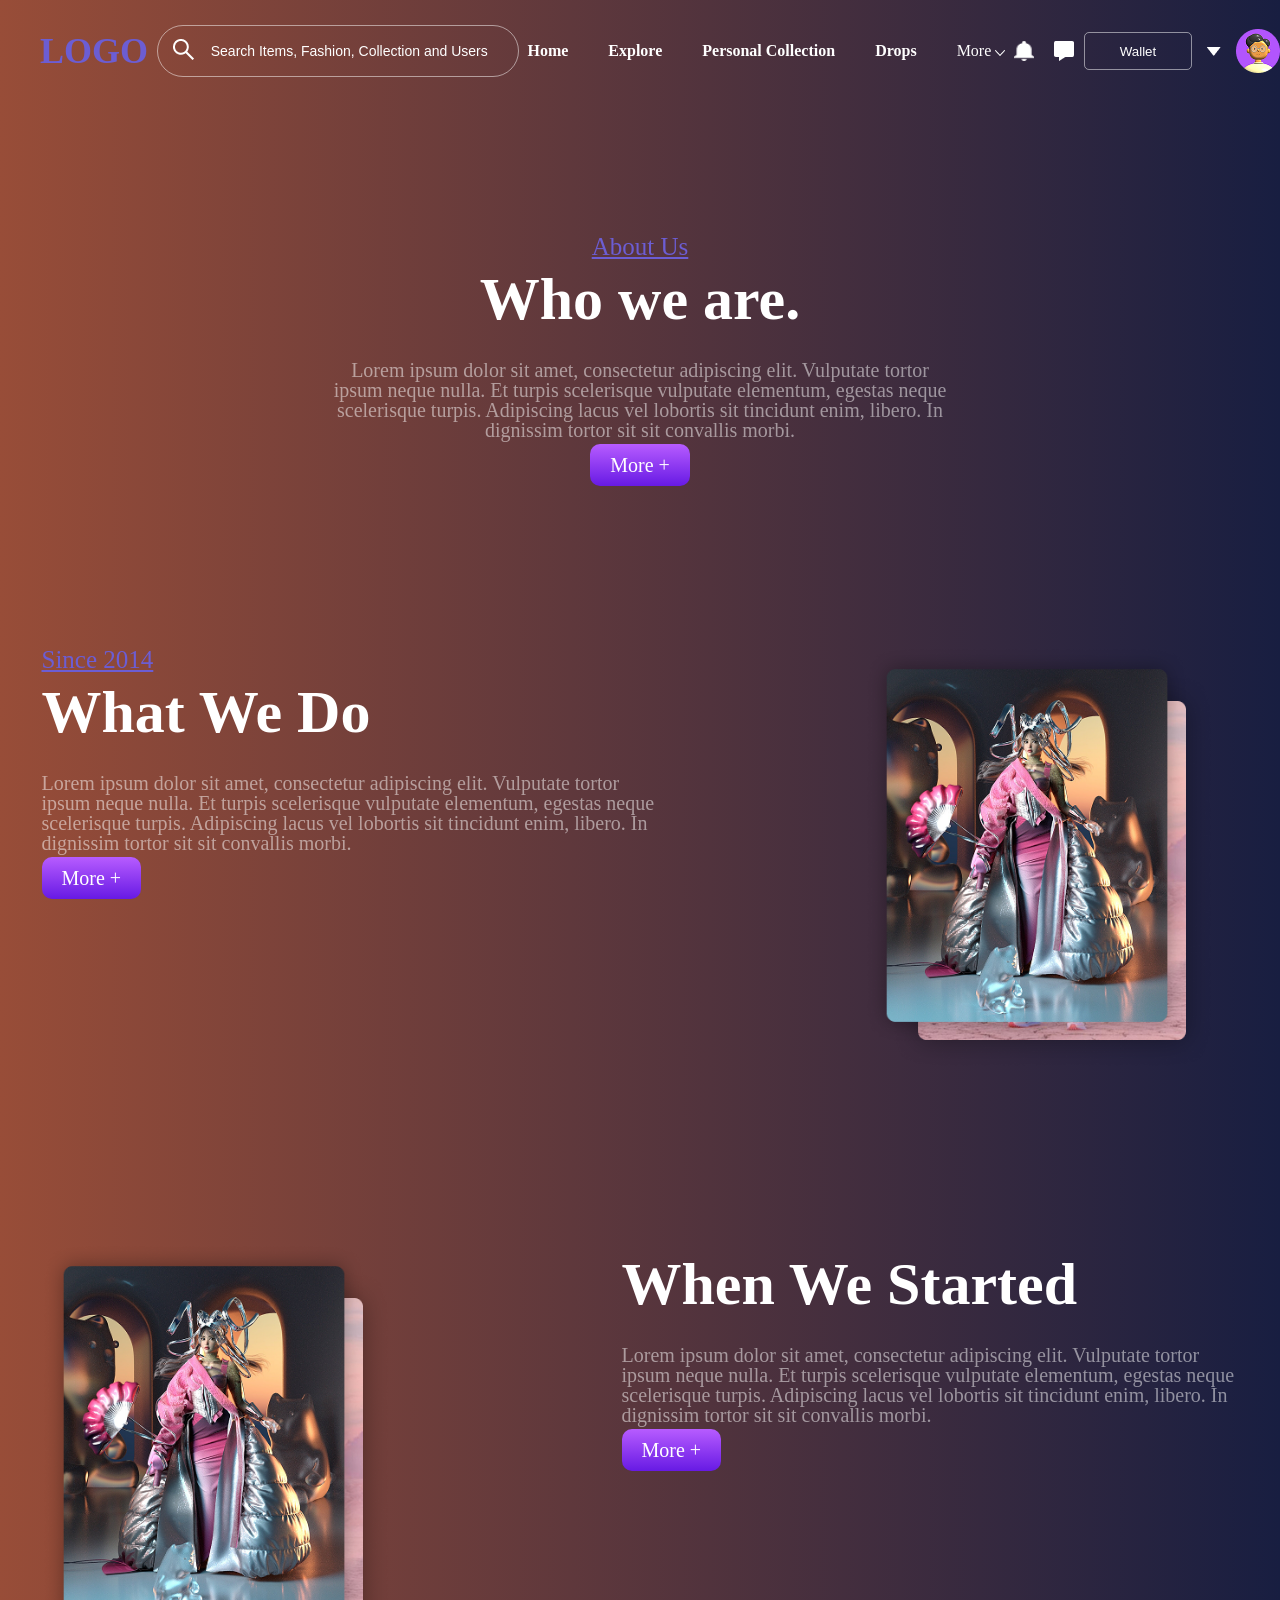
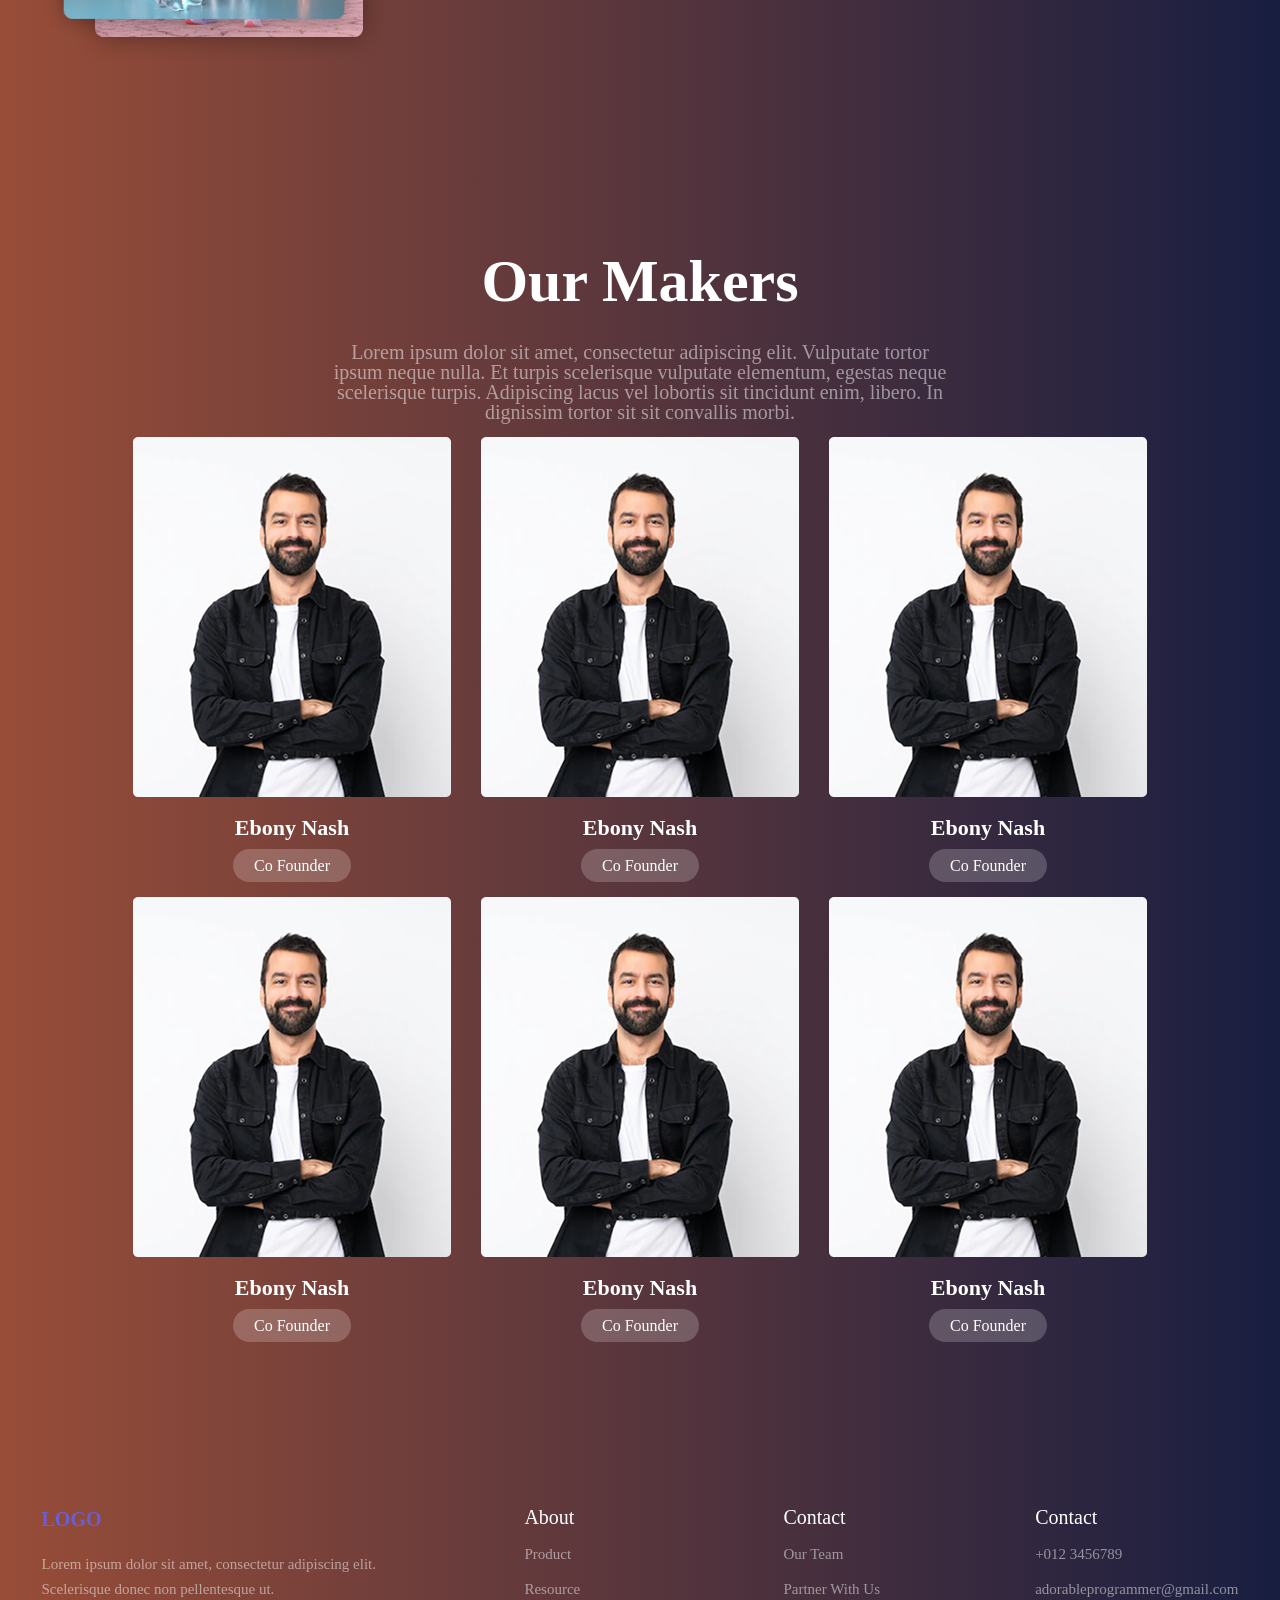
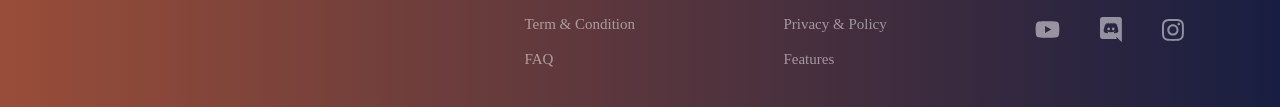
==== about.html @ 90773db6 "feat: implement About, Explore, and Drops page layouts Complete structural and stylistic setup Add h" ====
<!DOCTYPE html>
<html lang="en">
<head>
    <meta charset="UTF-8">
    <meta name="viewport" content="width=device-width, initial-scale=1.0">
    <title>About Us</title>
    <link rel="stylesheet" href="assets/css/style.css">
    <link rel="stylesheet" href="assets/css/reset.css">
    <link rel="stylesheet" href="assets/css/keyframes.css">
</head>
<body>
    <header class="d-flex wrap align-center justify-between justify-center">
        <p class="logo bold-700">LOGO</p>
        <form action="" class="search-bar d-flex justify-between align-center">
            <button type="submit" class="search-button"><img src="assets/images/icons/search-icon.png"
                    alt="search icon"></button>
            <input type="text" placeholder="Search Items, Fashion, Collection and Users" name="q">
        </form>
        <nav>
            <ul class="d-flex justify-between wrap gap-40">
                <li><a href="index.html" class="capitalize lh-100 bold-600">home</a></li>
                <li><a href="explore.html" class="capitalize lh-100 bold-600">explore</a></li>
                <li><a href="#" class="capitalize lh-100 bold-600">personal collection</a></li>
                <li><a href="drops.html" class="capitalize lh-100 bold-600">drops</a></li>
                <li class="dropdown-item">
                    <input type="checkbox" id="more-menu" class="dropdown-checkbox">
                    <label for="more-menu" class="dropdown-btn">More
                        <img src="assets/images/icons/drop-icon.png" alt="drop icon">
                    </label>
                    <ul class="dropdown-menu">
                        <li class="dropdown-li"><a href="#">Stats<div class="line"></div></a></li>
                        <li class="dropdown-li"><a href="#">Shows<div class="line"></div> </a></li>
                        <li class="dropdown-li"><a href="about.html">About Us<div class="line"></div></a></li>
                        <li class="dropdown-li"><a href="#">Community<div class="line"></div></a></li>
                        <li class="dropdown-li"><a href="#">Creator Studio<div class="line"></div></a></li>
                        <li class="dropdown-li"><a href="#">Edit Profile<div class="line"></div></a></li>
                        <li class="dropdown-li"><a href="#">Setting</a></li>
    
                    </ul>
                </li>
            </ul>
        </nav>
        <div class="account d-flex align-center justify-between wrap">
            <img src="assets/images/icons/ring-icon.png" alt="ring icon" class="ring">
            <img src="assets/images/icons/conversation-icon.png" alt="conversation icon" class="conversation">
            <button class="wallet"><a href="#">Wallet</a></button>
            <img src="assets/images/icons/arrow-icon.png" alt="arrow icon" class="arrow">
            <img src="assets/images/profile-image.png" alt="profile image">
        </div>
    </header>
    <main class="about-page">
        <div class="container">
            <section class="hero t-align">
                <span class="capitalize lh-100 bold-500">about us</span>
                <h2 class="bold-800 lh-135">Who we are.</h2>
                <p class="bold-500">Lorem ipsum dolor sit amet, consectetur adipiscing elit. Vulputate tortor ipsum neque nulla. Et turpis scelerisque vulputate elementum, egestas neque scelerisque turpis. Adipiscing lacus vel lobortis sit tincidunt enim, libero. In dignissim tortor sit sit convallis morbi.</p>
                <a class="btn lh-100 bold-500" href="#">More +</a>
            </section>
            <section class="our-work d-flex justify-between">
                <div class="content">
                    <span class="capitalize lh-100 bold-500">since 2014</span>
                    <h2 class="capitalize bold-800 lh-135">what we do</h2>
                    <p class="bold-500">Lorem ipsum dolor sit amet, consectetur adipiscing elit. Vulputate tortor ipsum neque nulla. Et turpis scelerisque vulputate elementum, egestas neque scelerisque turpis. Adipiscing lacus vel lobortis sit tincidunt enim, libero. In dignissim tortor sit sit convallis morbi.</p>
                    <a class="btn lh-100 bold-500" href="#">More +</a>
                </div>
                <div class="preview">
                    <img class="card-1" src="assets/images/card-1-outfit.png" alt="outfit image">
                    <img class="card-2" src="assets/images/card-2-outfit.png" alt="outfit image">
                    <!-- <img class="card-3" src="assets/images/card-3-outfit.png" alt="outfit image"> -->
                </div>
            </section>
            <section class="timeline d-flex justify-between">
                <div class="preview">
                    <img class="card-1" src="assets/images/card-1-outfit.png" alt="outfit image">
                    <img class="card-2" src="assets/images/card-2-outfit.png" alt="outfit image">
                    <!-- <img class="card-3" src="assets/images/card-3-outfit.png" alt="outfit image"> -->
                </div>
                <div class="content">
                    <h2 class="capitalize bold-800 lh-135">when  we started</h2>
                    <p class="bold-500">Lorem ipsum dolor sit amet, consectetur adipiscing elit. Vulputate tortor ipsum neque nulla. Et turpis scelerisque vulputate elementum, egestas neque scelerisque turpis. Adipiscing lacus vel lobortis sit tincidunt enim, libero. In dignissim tortor sit sit convallis morbi.</p>
                    <a class="btn lh-100 bold-500" href="#">More +</a>
                </div>
            </section>
            <section class="makers t-align">
                <h2 class="capitalize bold-800 lh-135">our makers</h2>
                <p class="bold-500">Lorem ipsum dolor sit amet, consectetur adipiscing elit. Vulputate tortor ipsum neque nulla. Et turpis scelerisque vulputate elementum, egestas neque scelerisque turpis. Adipiscing lacus vel lobortis sit tincidunt enim, libero. In dignissim tortor sit sit convallis morbi.</p>
                <article class="maker-wrapper d-flex gap-30 align-center justify-center">
                    <div class="maker-card d-flex c-direction">
                        <img src="assets/images/ebony-nash-image.png" alt="ebony nash image">
                        <h3 class="capitalize bold-600 lh-100">ebony nash</h3>
                        <p class="title capitalize">co founder</p>
                    </div>
                    <div class="maker-card d-flex c-direction">
                        <img src="assets/images/ebony-nash-image.png" alt="ebony nash image">
                        <h3 class="capitalize bold-600 lh-100">ebony nash</h3>
                        <p class="title capitalize">co founder</p>
                    </div>
                    <div class="maker-card d-flex c-direction">
                        <img src="assets/images/ebony-nash-image.png" alt="ebony nash image">
                        <h3 class="capitalize bold-600 lh-100">ebony nash</h3>
                        <p class="title capitalize">co founder</p>
                    </div>
                </article>
                <article class="maker-wrapper d-flex gap-30 align-center justify-center">
                    <div class="maker-card d-flex c-direction">
                        <img src="assets/images/ebony-nash-image.png" alt="ebony nash image">
                        <h3 class="capitalize bold-600 lh-100">ebony nash</h3>
                        <p class="title capitalize">co founder</p>
                    </div>
                    <div class="maker-card d-flex c-direction">
                        <img src="assets/images/ebony-nash-image.png" alt="ebony nash image">
                        <h3 class="capitalize bold-600 lh-100">ebony nash</h3>
                        <p class="title capitalize">co founder</p>
                    </div>
                    <div class="maker-card d-flex c-direction">
                        <img src="assets/images/ebony-nash-image.png" alt="ebony nash image">
                        <h3 class="capitalize bold-600 lh-100">ebony nash</h3>
                        <p class="title capitalize">co founder</p>
                    </div>
                </article>
            </section>
        </div>
    </main>
    <div class="container">
        <footer class="d-flex justify-between">
            <div class="wrapper d-flex c-direction gap-20">
                <p class="logo bold-700 lh-100">LOGO</p>
                <p class="bold-500">Lorem ipsum dolor sit amet, consectetur adipiscing elit.
                    <br> Scelerisque donec non pellentesque ut.
                </p>
            </div>
            <div class="wrapper">
                <ul class="d-flex c-direction gap-20">
                    <li>About</li>
                    <li>Product</li>
                    <li>Resource</li>
                    <li>Term & Condition</li>
                    <li>FAQ</li>
                </ul>
            </div>
            <div class="wrapper">
                <ul class="d-flex c-direction gap-20">
                    <li>Contact</li>
                    <li>Our Team</li>
                    <li>Partner With Us</li>
                    <li>Privacy & Policy</li>
                    <li>Features</li>
                </ul>
            </div>
            <div class="wrapper">
                <ul class="d-flex c-direction gap-20">
                    <li>Contact</li>
                    <li><a href="tel:+012 3456789">+012 3456789</a></li>
                    <li><a href="mailto:adorableprogrammer@gmail.com">adorableprogrammer@gmail.com</a></li>
                    <li class="d-flex gap-40  align-center">
                        <a href="">
                            <svg xmlns="http://www.w3.org/2000/svg" width="25" height="25" viewBox="0 0 25 25" fill="none">
                                <path
                                    d="M23.8566 6.77452C23.584 5.74804 22.7808 4.93962 21.761 4.66527C19.9124 4.16675 12.5001 4.16675 12.5001 4.16675C12.5001 4.16675 5.08773 4.16675 3.23917 4.66527C2.21933 4.93966 1.41612 5.74804 1.14351 6.77452C0.648193 8.63506 0.648193 12.5169 0.648193 12.5169C0.648193 12.5169 0.648193 16.3988 1.14351 18.2593C1.41612 19.2858 2.21933 20.0605 3.23917 20.3349C5.08773 20.8334 12.5001 20.8334 12.5001 20.8334C12.5001 20.8334 19.9124 20.8334 21.761 20.3349C22.7808 20.0605 23.584 19.2858 23.8566 18.2593C24.3519 16.3988 24.3519 12.5169 24.3519 12.5169C24.3519 12.5169 24.3519 8.63506 23.8566 6.77452ZM10.0758 16.0414V8.99249L16.2711 12.517L10.0758 16.0414Z"
                                    fill="white" fill-opacity="0.5" />
                            </svg>
                        </a>
                        <a href="">
                            <svg xmlns="http://www.w3.org/2000/svg" width="22" height="25" viewBox="0 0 22 25" fill="none">
                                <path
                                    d="M14.5125 11.875C14.5125 12.6375 13.95 13.2625 13.2375 13.2625C12.5375 13.2625 11.9625 12.6375 11.9625 11.875C11.9625 11.1125 12.525 10.4875 13.2375 10.4875C13.95 10.4875 14.5125 11.1125 14.5125 11.875ZM8.675 10.4875C7.9625 10.4875 7.4 11.1125 7.4 11.875C7.4 12.6375 7.975 13.2625 8.675 13.2625C9.3875 13.2625 9.95 12.6375 9.95 11.875C9.9625 11.1125 9.3875 10.4875 8.675 10.4875ZM21.875 2.575V25C18.7259 22.2171 19.733 23.1383 16.075 19.7375L16.7375 22.05H2.5625C1.15 22.05 0 20.9 0 19.475V2.575C0 1.15 1.15 0 2.5625 0H19.3125C20.725 0 21.875 1.15 21.875 2.575ZM18.3125 14.425C18.3125 10.4 16.5125 7.1375 16.5125 7.1375C14.7125 5.7875 13 5.825 13 5.825L12.825 6.025C14.95 6.675 15.9375 7.6125 15.9375 7.6125C12.9682 5.98511 9.48027 5.98481 6.6 7.25C6.1375 7.4625 5.8625 7.6125 5.8625 7.6125C5.8625 7.6125 6.9 6.625 9.15 5.975L9.025 5.825C9.025 5.825 7.3125 5.7875 5.5125 7.1375C5.5125 7.1375 3.7125 10.4 3.7125 14.425C3.7125 14.425 4.7625 16.2375 7.525 16.325C7.525 16.325 7.9875 15.7625 8.3625 15.2875C6.775 14.8125 6.175 13.8125 6.175 13.8125C6.35889 13.9412 6.66211 14.1081 6.6875 14.125C8.79736 15.3065 11.7943 15.6937 14.4875 14.5625C14.925 14.4 15.4125 14.1625 15.925 13.825C15.925 13.825 15.3 14.85 13.6625 15.3125C14.0375 15.7875 14.4875 16.325 14.4875 16.325C17.25 16.2375 18.3125 14.425 18.3125 14.425Z"
                                    fill="white" fill-opacity="0.5" />
                            </svg>
                        </a>
                        <a href="">
                            <svg xmlns="http://www.w3.org/2000/svg" width="22" height="22" viewBox="0 0 22 22" fill="none">
                                <path
                                    d="M10.946 5.33081C7.84058 5.33081 5.33569 7.83569 5.33569 10.9412C5.33569 14.0466 7.84058 16.5515 10.946 16.5515C14.0515 16.5515 16.5564 14.0466 16.5564 10.9412C16.5564 7.83569 14.0515 5.33081 10.946 5.33081ZM10.946 14.5886C8.93921 14.5886 7.29858 12.9529 7.29858 10.9412C7.29858 8.92944 8.93433 7.2937 10.946 7.2937C12.9578 7.2937 14.5935 8.92944 14.5935 10.9412C14.5935 12.9529 12.9529 14.5886 10.946 14.5886ZM18.0945 5.10132C18.0945 5.82886 17.5085 6.40991 16.7859 6.40991C16.0584 6.40991 15.4773 5.82397 15.4773 5.10132C15.4773 4.37866 16.0632 3.79272 16.7859 3.79272C17.5085 3.79272 18.0945 4.37866 18.0945 5.10132ZM21.8103 6.42944C21.7273 4.67651 21.3269 3.12378 20.0427 1.84448C18.7634 0.565185 17.2107 0.164795 15.4578 0.0769043C13.6511 -0.0256348 8.23608 -0.0256348 6.42944 0.0769043C4.6814 0.159912 3.12866 0.560303 1.84448 1.8396C0.560303 3.1189 0.164795 4.67163 0.0769043 6.42456C-0.0256348 8.2312 -0.0256348 13.6462 0.0769043 15.4529C0.159912 17.2058 0.560303 18.7585 1.84448 20.0378C3.12866 21.3171 4.67651 21.7175 6.42944 21.8054C8.23608 21.908 13.6511 21.908 15.4578 21.8054C17.2107 21.7224 18.7634 21.322 20.0427 20.0378C21.322 18.7585 21.7224 17.2058 21.8103 15.4529C21.9128 13.6462 21.9128 8.23608 21.8103 6.42944ZM19.4763 17.3914C19.0955 18.3484 18.3582 19.0857 17.3962 19.4714C15.9558 20.0427 12.5378 19.9109 10.946 19.9109C9.35425 19.9109 5.9314 20.0378 4.49585 19.4714C3.53882 19.0906 2.80151 18.3533 2.41577 17.3914C1.84448 15.9509 1.97632 12.533 1.97632 10.9412C1.97632 9.34937 1.84937 5.92651 2.41577 4.49097C2.79663 3.53394 3.53394 2.79663 4.49585 2.41089C5.93628 1.8396 9.35425 1.97144 10.946 1.97144C12.5378 1.97144 15.9607 1.84448 17.3962 2.41089C18.3533 2.79175 19.0906 3.52905 19.4763 4.49097C20.0476 5.9314 19.9158 9.34937 19.9158 10.9412C19.9158 12.533 20.0476 15.9558 19.4763 17.3914Z"
                                    fill="white" fill-opacity="0.5" />
                            </svg>
                        </a>
                    </li>
                </ul>
            </div>
        </footer>
    </div>
</body>
</html>
---- assets/css/style.css ----
:root{
    /* colors */
    --basic:white;
    --basic-50:rgba(255, 255, 255, 0.5);
    --basic-10:rgba(255, 255, 255, 0.1);
    --basic-20:rgba(255, 255, 255, 0.2);
    --purple-100: #6C5DD3;
    --purple-50: #B75CFF;
    --purple-200: #671AE4;
    --purple-bg:#5200FF;
    --gray-100: #493E52;
    --gray-50:#95929F;
    --gray-8:#888888;

    --bg-purple: linear-gradient(to bottom, #B75CFF, #671AE4);

    



    --heading-1: 60px;
    --heading-2: 40px;
    --heading-3: 36px;
    --heading-4: 22px;
    --base: 20px;
    


    --primary-radius: 10px;

    
    

}





/*utility classes start*/

.container{
    max-width: 1197px;
    height: auto;
    margin: 0 auto;
    width: 100%;
    flex-wrap: wrap;
}

.btn{
    text-align: center;
    border-radius: var(--primary-radius);
    height: auto;
    width: auto;
}


.d-flex{
   display: flex;
}

.align-center{
    align-items: center;
}

.justify-center{
    justify-content: center;
}

.c-direction{
    flex-direction: column;
}

.t-align{
    text-align: center;
}

.justify-between{
    justify-content: space-between;
}


.wrap{
    flex-wrap: wrap;
}




/*typography*/

.capitalize{
    text-transform: capitalize;   
}

.bold-500 {
    font-weight: 500;
}
.bold-600 {
    font-weight: 600;
}
.bold-700 {
    font-weight: 700;
}

.bold-800{
    font-weight: 800;
}

.lh-100{
    line-height: 100%;
}

.lh-135{
    line-height: 135%;
}

.lh-180{
    line-height: 180%;
}
.lh-200{
    line-height: 200%;
}

.gap-15{
    gap:15px;
}

.gap-20{
    gap: 20px;
}
.gap-30{
    gap: 30px;
}

.gap-40{
    gap: 40px;
}

.gap-50{
    gap: 50px;
}



/*utility classes end*/

/* general sections and styles */

body {
    background: linear-gradient(90deg, #984D38, #181E41);
    width: 100%;
}

header {

    max-width: 1440px;
    height: auto;
    margin-top: 25px !important;

    p.logo {
        color: var(--purple-100);
        font-size: var(--heading-3);
        margin-left: 40px;
    }

    form.search-bar {
        width: 360px;
        height: 50px;
        border: 0.5px solid var(--basic-50);
        border-radius: 184px;

        button.search-button {
            border: 0;
            background-color: transparent;
            border-radius: 50%;
            padding: 15px 15px;

            img {}
        }

        input {
            background-color: transparent;
            border: 0;
            font-size: 14px;
            width: 100%;
            height: 100%;
            color: var(--basic);
            border-radius: 184px;
        }

    }

    form.search-bar input::placeholder {
        color: white;
        font-size: 14px;
    }

    nav {
        ul {

            li {
                color: var(--basic);
                font-size: 16px;

                a {
                    color: var(--basic);

                }
            }

            li.dropdown-item {
                position: relative;

                .dropdown-checkbox {
                    display: none;
                }

                .dropdown-btn {
                    cursor: pointer;
                }

                .dropdown-menu {
                    display: none;
                    position: absolute;
                    top: 100%;
                    left: -20px;
                    background-color: rgba(33, 39, 73, 1);
                    border-radius: var(--primary-radius);
                    width: 190px;
                    height: auto;
                    margin-top: 10px;
                    z-index: 3;

                    .line{
                        border: 0.5px solid rgba(255, 255, 255, 0.2);
                        margin-block: 10px;
                    }


                    li.dropdown-li {
                        font-size: 14px;

                        &:first-child {
                            margin: 15px 15px 10px 15px;

                        }

                        &:last-child {
                            margin: 10px 15px 15px 15px;
                        }

                        &:not(:first-child):not(:last-child) {
                            margin: 10px 15px 10px 15px;
                        }
                    }

                }

                .dropdown-checkbox:checked~.dropdown-menu {
                    display: block;
                }
            }
        }
    }

    .account {
        img.ring {
            margin-right: 20px;
            width: 20px;
            height: 20px;
        }

        img.conversation {
            margin-right: 10px;
        }

        button.wallet {
            width: 108px;
            height: 38px;
            border: 0.5px solid var(--basic-50);
            background-color: transparent;
            border-radius: 5px;

            a {
                color: var(--basic);
            }
        }

        img.arrow {
            margin-inline: 15px;
        }
    }

}




/* describing cards start*/


.card {
    max-width: 388px;
    border-radius: var(--primary-radius);
    background-color: var(--basic-10);
    border: 26px solid transparent;

    img {
        max-width: 337px;
        margin-bottom: 20px;

    }

    .wrapper {
        h3 {
            font-size: var(--base);
            color: var(--basic-50);
        }

        h4 {
            font-size: var(--base);
            padding-top: 10px;
            padding-bottom: 24px;
        }

        p {
            font-size: var(--base);
            color: var(--basic-50);
        }

        span {
            font-size: 15px;
        }

    }

    .card-footer {
        gap: 20px;

        svg {
            padding-top: 6px;

            path {
                transition: fill 0.4s;
            }

            &:hover {
                path {
                    fill: red;
                }
            }
        }

        a {
            padding: 10px 101px;
            background: var(--bg-purple);
            font-size: var(--base);
        }

    }
}



.wrapper-card{
    .second-card{
        height: auto;
        width: 100%;
        max-width: 388px;
        border-radius: var(--primary-radius);
        background-color: var(--basic-10);
        position: relative;
        padding-bottom: 42px;
            
        .bg-image{
            position: absolute;
            z-index: 1;
            img{
                max-width: 388px;
            }
        }

        .avatar{
            position: relative;
            z-index: 2;
            img{
                width: 99px;
                height: 99px;
                padding-top:216px;
                padding-inline: 145px;
                transition-duration: 0.3s;
                    
                &:hover {
                        transform: scale(1.1);
                }
                    
            }
        }
        .wrapper{
            gap: 10px;
            margin-block: 10px;
            h3{
                font-size: var(--base);
            } 
        }

        p{
            margin: 10px 40px 22px 42px;
            font-size: 15px;
            color: var(--basic-50);
        }

        a.btn{
            padding: 10px 127px;
            font-size: var(--base);
            margin-bottom: 42px;
            background: var(--bg-purple);
        }
    }
}


/* describing cards end*/


section {
    h1, h2, h3 {
        font-size: var(--heading-2);
        transition: color 0.3s ease;
        
        &:hover {
        color: #B75CFF;
        }
    }

    p{
        font-size: var(--base);
        /* padding-block: 10px 30px; */
        color: var(--basic-50);
    }

}



/* describing INDEX HTML start*/


main.home-page {
    .main-header {
        width: 100%;
        height: auto;
        gap: 73px;
        padding-top: 60px;
        margin: 0 auto;
        position: relative;

        hr {
            border: none;
            border-top: 0.5px solid var(--basic-50);
            width: 993px;
            height: auto;
            margin-inline: 223px;
            display: block;
            position: absolute;
            z-index: 1;
        }

        a {
            padding: 14px 26px;
            border-radius: 206px;
            position: relative;
            z-index: 2;
            font-size: 19px;

            &:nth-child(2) {
                background-color: var(--purple-100);
            }

            &:last-child {
                background-color: var(--gray-100);

            }
        }

    }


}
main.home-page{
    section.hero {
        margin-top: 140px;
    
        article.content {
            max-width: 536px;
    
            h1 {
                font-weight: 800;
                font-size: var(--heading-1);
            }
    
            p {
                margin-block: 15px 35px;
                max-width: 490px;
            }
    
            .buttons {
                a.btn {
                    padding: 10px 20px;
                    font-size: var(--base);
    
                    &:first-child {
                        background: var(--bg-purple);
                    }
    
                    &:last-child {
                        background-color: var(--basic-10);
    
                    }
    
                }
            }
    
            ul.statistics {
                width: fit-content;
                height: fit-content;
                margin-top: 48px;
                gap: 80px;
    
                li {
                    p {
                        margin: 0;
                    }
    
                    p:first-child {
                        font-size: 30px;
                        color: var(--basic);
                    }
    
                    p:last-child {
                        color: var(--basic-50);
                        font-size: var(--base);
                    }
                }
            }
        }
    
        article.preview {
            max-width: 600px;
            img{
                transition: transform 0.3s ease;
                 
                &:hover {
                transform: scale(1.1);
                }
    
            }
    
            .image-wrapper {
                
                align-self: flex-start;
    
                &:last-child {
                    align-self: center;
                }
    
                #bg-sneakers {
                    background: linear-gradient(to bottom, #64DB50, #48BF35);
                    align-content: center;
                    border-radius: var(--primary-radius);
                    padding-inline: 20px;
    
                }
    
                #bg-clothes {
                    background-color: var(--purple-bg);
                    border-radius: var(--primary-radius);
                    padding-left: 16px;
                    padding-right: 13px;
    
                }
    
    
            }
    
        }
    
    }
}

.brands-wrapper {
    
    max-width: 995px;
    margin-block: 115px 105px;
    gap: 250px;
    margin-left: 100px;
    svg{
        display: inline-block;
        &:hover {
            animation: shake 0.5s;
        }
    }
}

section.about {

    article.about-us {

        h2 {
            padding-bottom: 10px; 
        }

        p {
            color: var(--gray-8);
        }
    }

    article.about-wrapper {

        margin-block: 90px 120px;
        gap: 90px;

        img {
            border-radius: var(--primary-radius);
            width: 458px;
            height: 560px;

        }
        

        .content {
            max-width: 588px;

            h3 {
                font-size: var(--heading-3);
            }

            p {
                padding-block: 20px 50px;
            }

            a {
                border-radius: var(--primary-radius);
                height: auto;
                width: auto;
                padding: 15px 30.5px;
                background: var(--bg-purple);
            }
        }
    }

}

section.collection {

    >p {
        line-height: 38px;
        padding-block: 10px 63px;
    }

    article.section-header {

        max-width: 941px;
        width: 100%;
        margin-left: 200px;

        .wrapper {

            img {}

            p {
                line-height: 38px;
                color: var(--basic);
            }
        }

    }

    article.collection-cards {

        .buttons {
            margin-top: 157px;
            width: 100%;

            a.btn {
                padding-block: 5px;
                background-color: var(--basic-10);
                font-size: var(--base);
                flex: 1;

                &:first-child {
                    background: var(--bg-purple);
                }
            }
        }

        .wrapper-card {
            margin-top: 30px;
        } 
    } 
}

section.trending, section.creators, section.brands {
    margin-top: 150px;
}

section.faq{
    margin-top: 120px;

    .faq-wrapper{
        width: 100%;
        height: auto;

        ul.faq-list{
            align-items: flex-start;
            max-width: 591px;
            width: 100%;
            
            li.asked-questions{
                width: 100%;

                .faq-label{
                    cursor: pointer;
                    width: 100%;

                    input[type="radio"] {
                    position: absolute;
                    opacity: 0;
                    width: 0;
                    height: 0;
                    }
                }

                .answer {
                    
                    display: none;
                }
                
                &:has(input[type="radio"]:checked) {
                    .answer {
                         display: block;
                    }
                }

            }  
            
            .line{
                border: 1px solid var(--basic-10);
                width: 100%;
            }
          
        }

    }
}


section.get-started{
    margin-block: 150px 130px;
    background: var(--bg-purple);
    width: 100%;
    border-radius: var(--primary-radius);
    transition: background 0.3s ease;
            &:hover{
                background: rgba(0, 0, 0, 0.3);
            }

    .content{
        width: 100%;
        padding-block: 50px;

        h2{
            font-size:50px;
            max-width: 397px;
        }
    
        a{
            background-color: var(--basic-50);
            padding: 10px 20px;
            font-size: var(--base);
        }
    }

}

footer{
    .wrapper{
        margin-bottom: 40px;

        p.logo{
            color: var(--purple-100);
            font-size: var(--base);
        }
        p{
          color:var(--basic-50);
          font-size: 15px;  
          line-height: 25px;
        }

        ul{
            li{
                &:not(:first-of-type), a {
                    color:var(--basic-50);
                    font-size: 15px;  
                }

                &:first-of-type {
                    font-size: var(--base);  
                }

        
            }
        }

    }
}

/* describing INDEX HTML end*/

/* describing MARKET HTML start*/




main.creators-market {
    .market-header {
        width: 100%;
        height: auto;
        gap: 73px;
        padding-top: 60px;
        margin: 0 auto;
        position: relative;

        hr {
            border: none;
            border-top: 0.5px solid var(--basic-50);
            width: 993px;
            height: auto;
            margin-inline: 223px;
            display: block;
            position: absolute;
            z-index: 1;
        }

        a {
            padding: 14px 26px;
            border-radius: 206px;
            position: relative;
            z-index: 2;
            font-size: 19px;

            &:nth-child(2) {
                background-color: var(--gray-100);
            }

            &:last-child {
                background-color: var(--purple-100);

            }
        }

    }

    section.hero{
        h1{
            font-weight: 800;
            font-size: var(--heading-1);
            max-width: 508px;
            margin: 0 auto;
            margin-top: 180px;
        }
        p{
            max-width: 617px;
            margin: 0 auto;
        }
        a.btn{
            padding: 10px 20px;
            background: var(--bg-purple);
            font-size: var(--base);
        }
    }

    section.collection{
        margin-top: 150px;

    }

    section.creators {
        article.content-wrapper{
            .content{
                p{
                    max-width: 783px;
                }
            }

            button{
                background-color: transparent;
                border: 0.5px solid var(--basic);
                border-radius: 4px;
                max-width: 128px;
                padding: 16px 8.5px;
                gap:10px;
                span{
                    font-size: var(--base);
                }

                img{
                    width: 17px;
                    height: 10px;
                }
            }

        }
    }

    section.brands {
        .content{

            p {
                max-width: 783px;
            }
        }
    }

    section.trending{
        .section-footer{
            width: auto;
            margin-top: 25px;

            .wrapper{
                border: 0.5px solid var(--basic-50);
                padding: 20px 52px;
                gap: 96px;
                font-size: 18.54px;
                width: 390px;
                .for-interaction{
                    gap: 12px;
                     
                    svg{
                        transition: stroke 0.3s;

                        &:hover{
                            stroke: var(--purple-50);
                        }
                    }
                    span{
                        transition: color 0.3s;

                        &:hover{
                            color: var(--purple-50);
                        }
                    }

                }

            }

        }

    }
}

/* describing MARKET HTML END*/

/* describing EXPLORE HTML */


main.explore-page {
    section.hero {
        article.content {
            width: 100%;
            padding-block: 183px 100px;

            h1{
                font-size: var(--heading-1);
                margin-bottom: 60px;
            }
            .buttons {
                width: 100%;
                a.btn {
                    padding-block: 5px;
                    font-size: var(--base);
                    background-color: var(--basic-10);
                    flex: 1;
                    text-align: center;

                    &:first-child {
                        background: var(--bg-purple);
                    }
                }
            } 
        }

        article.preview {
            margin-bottom: 130px;

            .wrapper-card {
                .explore-card {
                    height: auto;
                    width: 100%;
                    max-width: 388px;
                    border-radius: var(--primary-radius);
                    background-color: var(--basic-10);
                    position: relative;

                    .bg-image {
                        position: absolute;
                        z-index: 1;

                        img {
                            max-width: 388px;
                        }
                    }

                    .avatar {
                        position: relative;
                        z-index: 2;

                        img {
                            width: 99px;
                            height: 99px;
                            padding-top: 216px;
                            padding-inline: 145px;

                            &:hover {
                                transform: scale(1.1);
                            }

                        }
                    }
                    .wrapper {
                        gap: 10px;
                        margin-block: 10px;
                        
                        h2{
                            font-size:var(--base);
                        }
                    }

                    
                    p{
                        font-size: 14px;
                        line-height: 30px;
                        padding: 12px 47px 45px 47px;
                        position: relative;
                    }
                    >svg{
                        position: absolute;
                        left: 15px;
                        bottom: 15px;
                    }

                }
            }

        }
    }

}

/* describing EXPLORE HTML END*/

/* describing ABOUT HTML */

main.about-page{
    section{
        width: 100%;

    }
    span{
        text-decoration: underline;
        color: var(--purple-100);
        font-size: 25px;
    }
    h2{
        font-size: var(--heading-1);
        margin-bottom: 20px;
    }

    p{
        max-width: 617px;
        margin: 0 auto 15px auto;
        
    }

    a.btn{
        padding: 10px 20px;
        background: var(--bg-purple);
        font-size: var(--base);
        margin-top: 45px;
    }


    .preview{
        position: relative;
        width: 374px;
        height: 447px;
        margin-bottom: 150px;
        /* margin-left: 177px; */

        img{
            width: 324px; 
            height: 397px; 
            position: absolute;
            transition-duration: 0.3s;
            display: block;
            top: 0;
            left: 0;


            &.card-1{
                z-index: 3;
                top: 0;
                left:0;
                transition: 0.3s;

                &:hover{
                    transform: scale(1.1);
                }
    
            }
            &.card-2{
                z-index: 2;
                top: 25px;
                left: 25px;
            }

            /* &.card-3{
                z-index: 1;
                top: 50px;
                left: 50px;  

                
            } */
        }

    }


    section.hero{
        margin-block: 157px 172px;
    }
    section.makers{
        margin-bottom: 150px;

        h3{
            font-size: 22px;
            margin-block: 20px 10px;
        }

        p.title{
            font-size: 16px;
            padding: 8.5px 21px;
            color: var(--basic);
            background-color: var(--basic-20);
            border-radius: 150px;

        }
    }

}

main.drop-page{
    section{
        margin-bottom: 120px;
        h2{
            padding-bottom: 25px;
        }
    }

    section.hero{
        margin-top: 175px;
        p{
            max-width: 617px;
            margin: 0 auto;
        }
    }

   
        article.drop-cards{
            .card{
                .author-wrapper{
                    h3{
                        font-size: var(--base);
                        color: var(--basic-50);
                    }
                    span{
                        color: var(--basic-50);

                    }

                }

                .brand-wrapper{
                    margin-block: 16px 10px;

                    h3{
                        font-size: var(--base);
                        padding-inline: 12px 5px;
                    }
                    svg{
                        transition-duration: 0.3s;
                        
                         &:hover {
                        transform: scale(1.1);
                        }
                    }
                }
                .content{
                    max-width: 313px;

                    h4{
                        font-size: var(--heading-4);
                    }
                    p{
                        font-size: 14px;
                        line-height: 25px;
                        color: var(--basic);
                        label.read-more{
                        cursor: pointer;
    
                            input.read-more-button{
                                display: none;
                            }
                            span.read-more{
                                font-size: 14px;
                                line-height: 25px; 
                                color:var(--purple-50);
                            }
    
                            span.extra-text{
                                display: none;
                                font-size: 14px;
                                line-height: 25px; 
                                color: var(--basic);
                            }
                            .read-more-button:checked ~ .extra-text {
                                display: block;
                            }
                        }
                    }
                }
            }
        }
    
}
---- assets/css/keyframes.css ----
@keyframes shake {
    0% {
        transform: rotate(0deg);
    }

    25% {
        transform: rotate(5deg);
    }

    50% {
        transform: rotate(-5deg);
    }

    75% {
        transform: rotate(3deg);
    }
    100% {
        transform: rotate(0deg);
    }
}
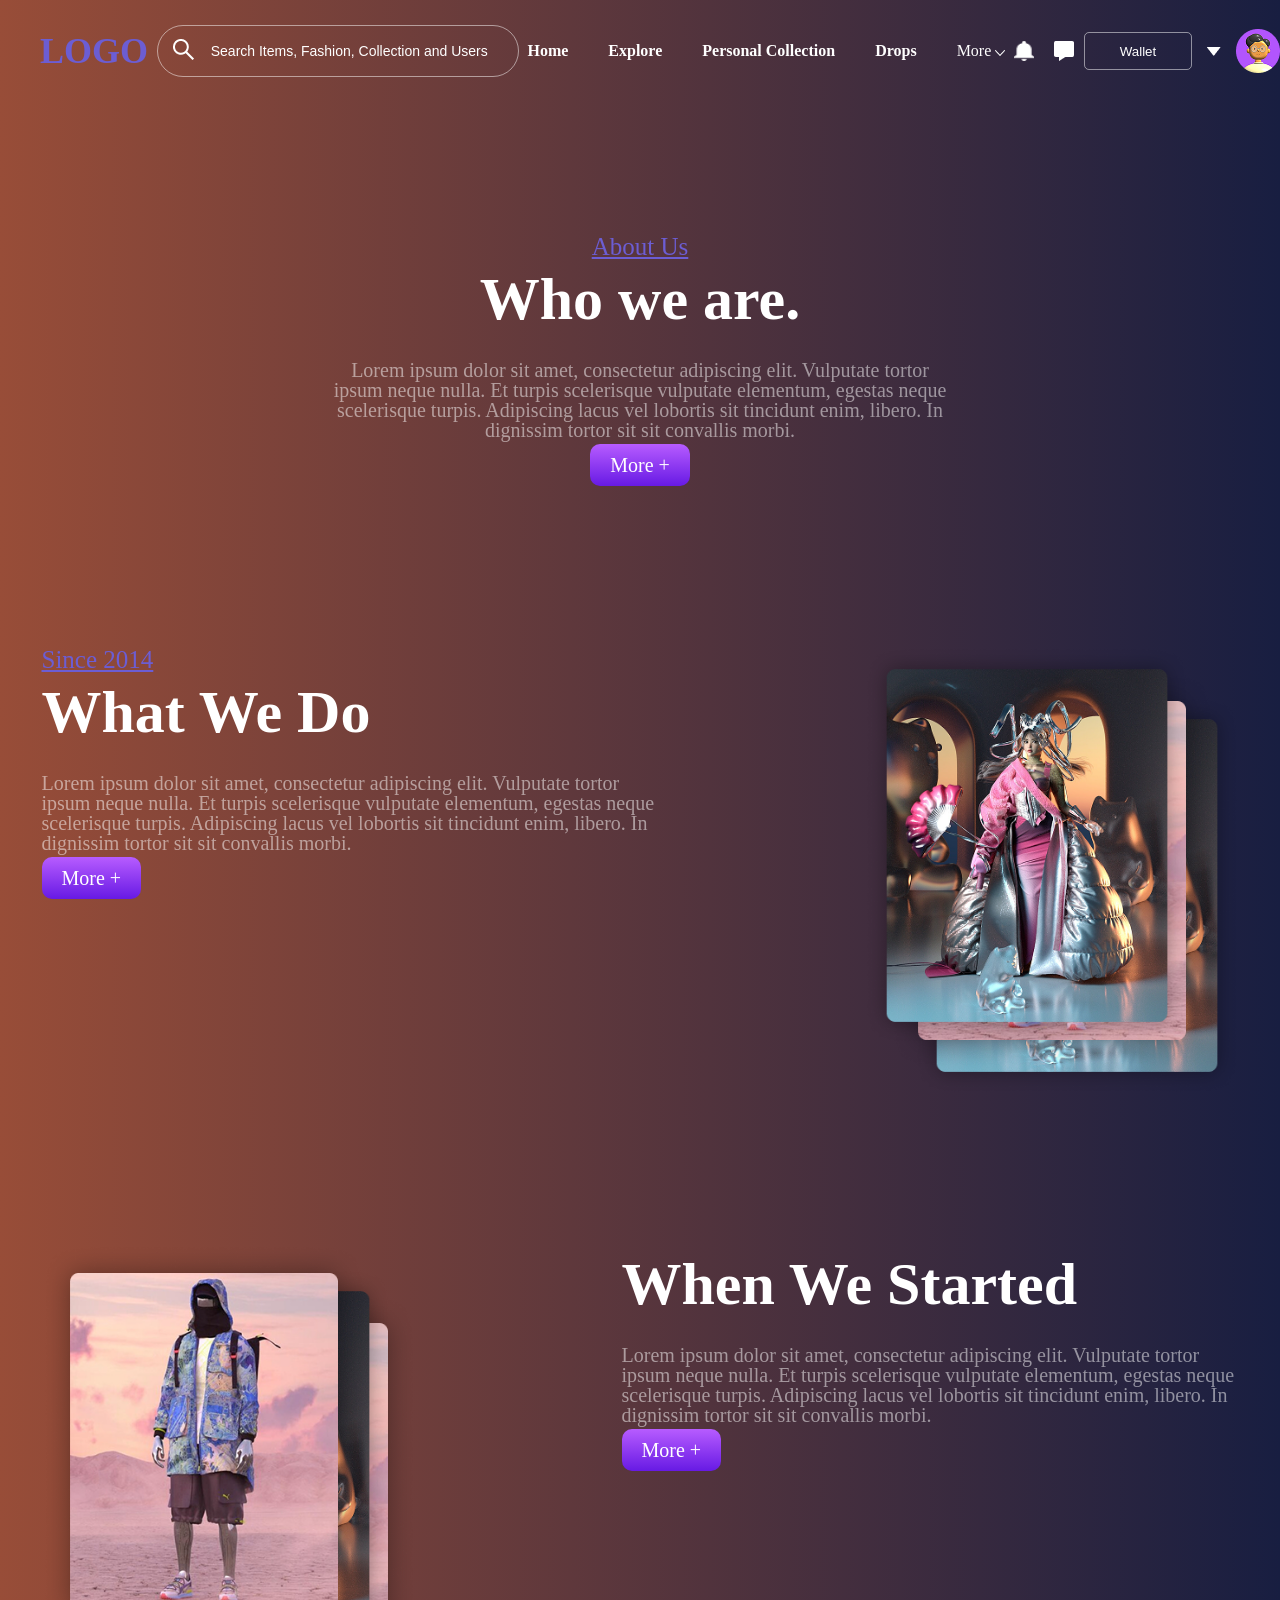
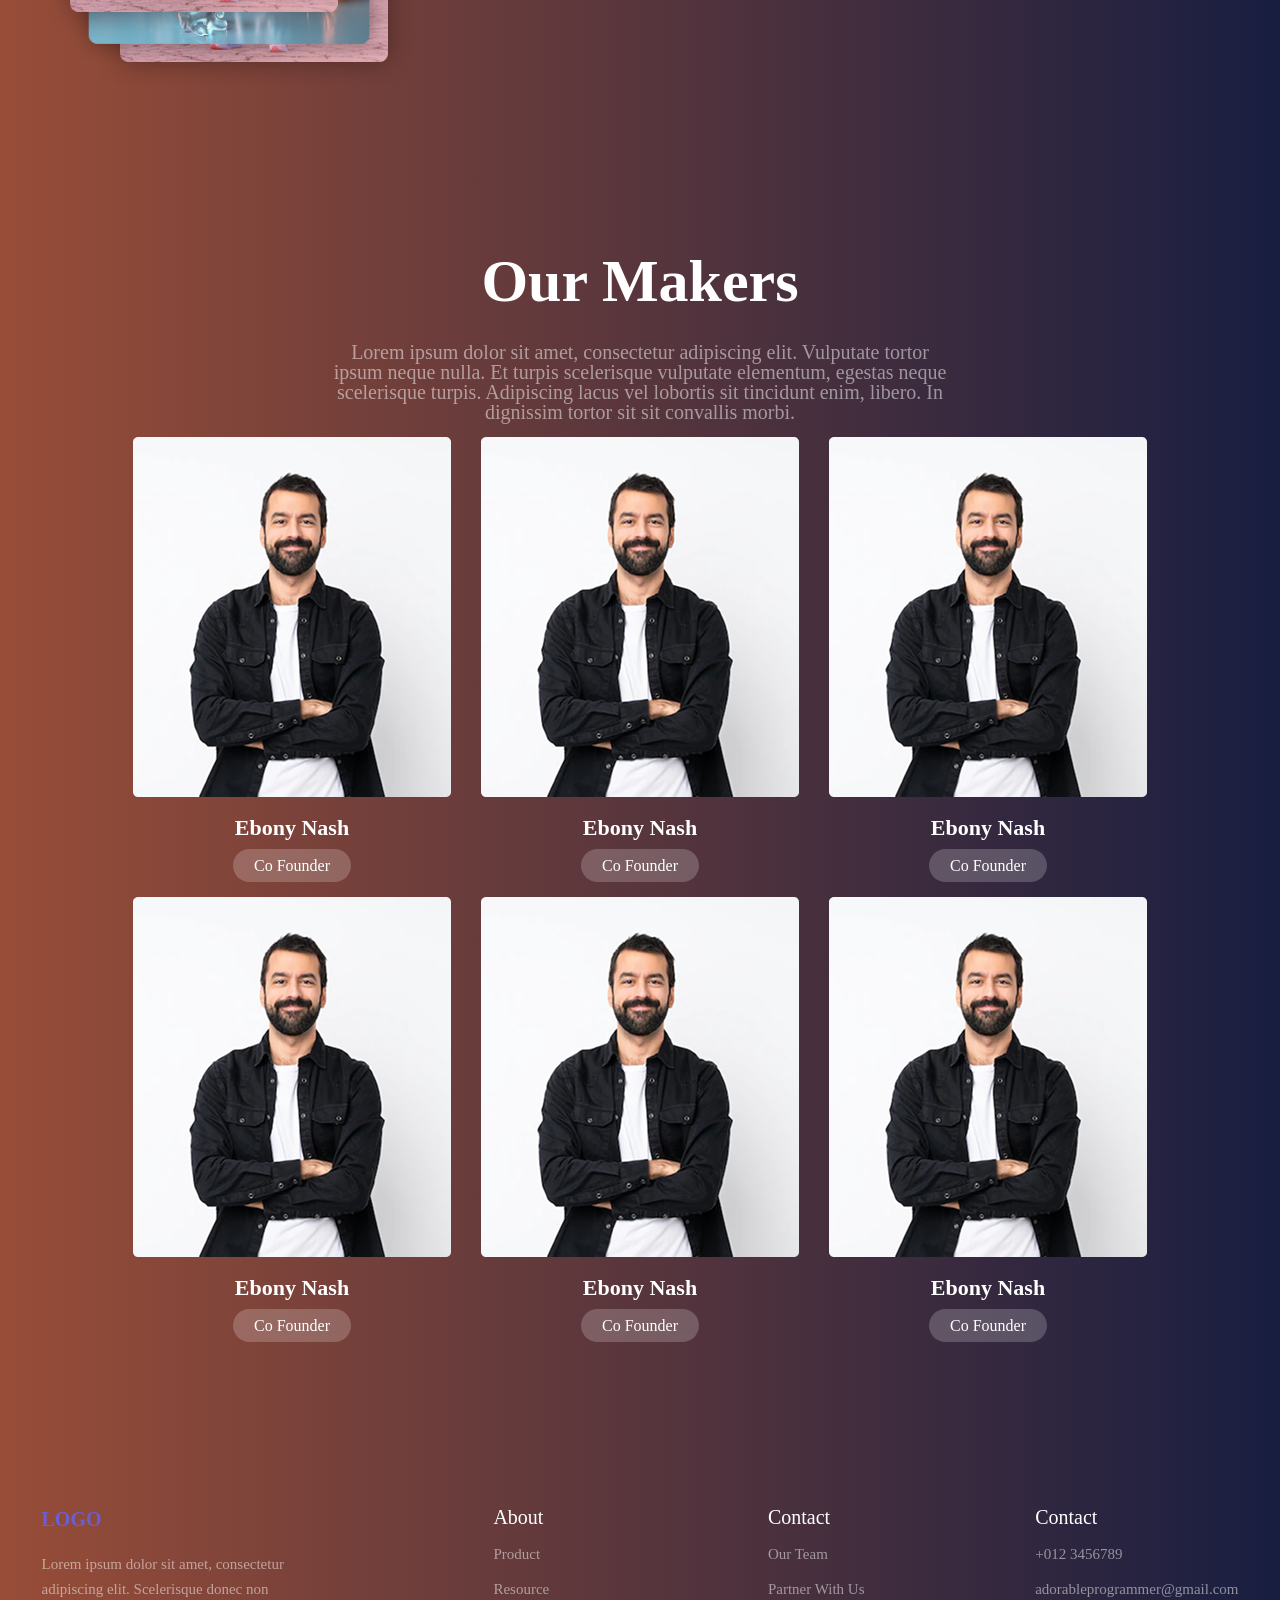
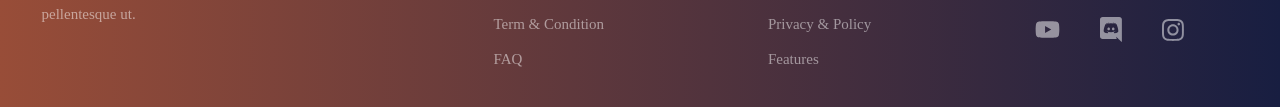
==== commit 981e143f: "feat: add stats.html and adjust shared footer layout" ====
--- a/about.html
+++ b/about.html
@@ -28,7 +28,7 @@
                         <img src="assets/images/icons/drop-icon.png" alt="drop icon">
                     </label>
                     <ul class="dropdown-menu">
-                        <li class="dropdown-li"><a href="#">Stats<div class="line"></div></a></li>
+                        <li class="dropdown-li"><a href="stats.html">Stats<div class="line"></div></a></li>
                         <li class="dropdown-li"><a href="#">Shows<div class="line"></div> </a></li>
                         <li class="dropdown-li"><a href="about.html">About Us<div class="line"></div></a></li>
                         <li class="dropdown-li"><a href="#">Community<div class="line"></div></a></li>
@@ -66,14 +66,14 @@
                 <div class="preview">
                     <img class="card-1" src="assets/images/card-1-outfit.png" alt="outfit image">
                     <img class="card-2" src="assets/images/card-2-outfit.png" alt="outfit image">
-                    <!-- <img class="card-3" src="assets/images/card-3-outfit.png" alt="outfit image"> -->
+                    <img class="card-3" src="assets/images/card-1-outfit.png" alt="outfit image">
                 </div>
             </section>
             <section class="timeline d-flex justify-between">
                 <div class="preview">
-                    <img class="card-1" src="assets/images/card-1-outfit.png" alt="outfit image">
-                    <img class="card-2" src="assets/images/card-2-outfit.png" alt="outfit image">
-                    <!-- <img class="card-3" src="assets/images/card-3-outfit.png" alt="outfit image"> -->
+                    <img class="card-1" src="assets/images/card-2-outfit.png" alt="outfit image">
+                    <img class="card-2" src="assets/images/card-1-outfit.png" alt="outfit image">
+                    <img class="card-3" src="assets/images/card-2-outfit.png" alt="outfit image">
                 </div>
                 <div class="content">
                     <h2 class="capitalize bold-800 lh-135">when  we started</h2>
@@ -125,9 +125,8 @@
         <footer class="d-flex justify-between">
             <div class="wrapper d-flex c-direction gap-20">
                 <p class="logo bold-700 lh-100">LOGO</p>
-                <p class="bold-500">Lorem ipsum dolor sit amet, consectetur adipiscing elit.
-                    <br> Scelerisque donec non pellentesque ut.
-                </p>
+                <span class="bold-500">Lorem ipsum dolor sit amet, consectetur adipiscing elit. Scelerisque donec non pellentesque ut.
+                </span>
             </div>
             <div class="wrapper">
                 <ul class="d-flex c-direction gap-20">
--- a/assets/css/style.css
+++ b/assets/css/style.css
@@ -12,7 +12,7 @@
     --gray-50:#95929F;
     --gray-8:#888888;
 
-    --bg-purple: linear-gradient(to bottom, #B75CFF, #671AE4);
+    --bg-linear-prpl: linear-gradient(to bottom, #B75CFF, #671AE4);
 
     
 
@@ -354,7 +354,7 @@
 
         a {
             padding: 10px 101px;
-            background: var(--bg-purple);
+            background: var(--bg-linear-prpl);
             font-size: var(--base);
         }
 
@@ -384,6 +384,7 @@
         .avatar{
             position: relative;
             z-index: 2;
+
             img{
                 width: 99px;
                 height: 99px;
@@ -415,7 +416,7 @@
             padding: 10px 127px;
             font-size: var(--base);
             margin-bottom: 42px;
-            background: var(--bg-purple);
+            background: var(--bg-linear-prpl);
         }
     }
 }
@@ -511,7 +512,7 @@
                     font-size: var(--base);
     
                     &:first-child {
-                        background: var(--bg-purple);
+                        background: var(--bg-linear-prpl);
                     }
     
                     &:last-child {
@@ -645,7 +646,7 @@
                 height: auto;
                 width: auto;
                 padding: 15px 30.5px;
-                background: var(--bg-purple);
+                background: var(--bg-linear-prpl);
             }
         }
     }
@@ -690,7 +691,7 @@
                 flex: 1;
 
                 &:first-child {
-                    background: var(--bg-purple);
+                    background: var(--bg-linear-prpl);
                 }
             }
         }
@@ -701,12 +702,19 @@
     } 
 }
 
-section.trending, section.creators, section.brands {
-    margin-top: 150px;
+section.trending, section.creators, section.brands{
+            margin-top: 150px;
+
+        p{
+            padding-block: 10px 30px;
+        }
 }
 
 section.faq{
     margin-top: 120px;
+    p{
+        padding-block: 10px 30px;
+    }
 
     .faq-wrapper{
         width: 100%;
@@ -758,7 +766,7 @@
 
 section.get-started{
     margin-block: 150px 130px;
-    background: var(--bg-purple);
+    background: var(--bg-linear-prpl);
     width: 100%;
     border-radius: var(--primary-radius);
     transition: background 0.3s ease;
@@ -791,6 +799,12 @@
         p.logo{
             color: var(--purple-100);
             font-size: var(--base);
+        }
+        span{
+            color:var(--basic-50);
+            font-size: 15px;  
+            line-height: 25px;
+            max-width: 288px;
         }
         p{
           color:var(--basic-50);
@@ -873,10 +887,11 @@
         p{
             max-width: 617px;
             margin: 0 auto;
+            margin-bottom: 30px;
         }
         a.btn{
             padding: 10px 20px;
-            background: var(--bg-purple);
+            background: var(--bg-linear-prpl);
             font-size: var(--base);
         }
     }
@@ -986,7 +1001,7 @@
                     text-align: center;
 
                     &:first-child {
-                        background: var(--bg-purple);
+                        background: var(--bg-linear-prpl);
                     }
                 }
             } 
@@ -1086,7 +1101,7 @@
 
     a.btn{
         padding: 10px 20px;
-        background: var(--bg-purple);
+        background: var(--bg-linear-prpl);
         font-size: var(--base);
         margin-top: 45px;
     }
@@ -1126,13 +1141,13 @@
                 left: 25px;
             }
 
-            /* &.card-3{
+            &.card-3{
                 z-index: 1;
                 top: 50px;
                 left: 50px;  
 
                 
-            } */
+            }
         }
 
     }
@@ -1161,112 +1176,218 @@
 
 }
 
-main.drop-page{
-    section{
+main.drop-page {
+    section {
         margin-bottom: 120px;
-        h2{
+
+        h2 {
             padding-bottom: 25px;
         }
     }
 
-    section.hero{
+    section.hero {
         margin-top: 175px;
-        p{
+
+        p {
             max-width: 617px;
             margin: 0 auto;
         }
     }
 
-   
-        article.drop-cards{
-            .card{
-                .author-wrapper{
-                    h3{
-                        font-size: var(--base);
-                        color: var(--basic-50);
-                    }
-                    span{
-                        color: var(--basic-50);
-
-                    }
-
-                }
-
-                .brand-wrapper{
-                    margin-block: 16px 10px;
-
-                    h3{
-                        font-size: var(--base);
-                        padding-inline: 12px 5px;
-                    }
-                    svg{
-                        transition-duration: 0.3s;
-                        
-                         &:hover {
+
+    article.drop-cards {
+        .card {
+            .author-wrapper {
+                h3 {
+                    font-size: var(--base);
+                    color: var(--basic-50);
+                }
+
+                span {
+                    color: var(--basic-50);
+
+                }
+
+            }
+
+            .brand-wrapper {
+                margin-block: 16px 10px;
+
+                h3 {
+                    font-size: var(--base);
+                    padding-inline: 12px 5px;
+                }
+
+                svg {
+                    transition-duration: 0.3s;
+
+                    &:hover {
                         transform: scale(1.1);
+                    }
+                }
+            }
+
+            .content {
+                max-width: 313px;
+
+                h4 {
+                    font-size: var(--heading-4);
+                }
+
+                p {
+                    font-size: 14px;
+                    line-height: 25px;
+                    color: var(--basic);
+
+                    label.read-more {
+                        cursor: pointer;
+
+                        input.read-more-button {
+                            display: none;
                         }
-                    }
-                }
-                .content{
-                    max-width: 313px;
-
-                    h4{
-                        font-size: var(--heading-4);
-                    }
-                    p{
-                        font-size: 14px;
-                        line-height: 25px;
+
+                        span.read-more {
+                            font-size: 14px;
+                            line-height: 25px;
+                            color: var(--purple-50);
+                        }
+
+                        span.extra-text {
+                            display: none;
+                            font-size: 14px;
+                            line-height: 25px;
+                            color: var(--basic);
+                        }
+
+                        .read-more-button:checked~.extra-text {
+                            display: block;
+                        }
+                    }
+                }
+            }
+        }
+    }
+
+}
+
+main.stats-page{
+    section.hero{
+        margin:200px 80px 130px 95px;
+        article.content{
+            h1{
+                font-size: var(--heading-1);
+            }
+            p{
+                font-size: var(--base);
+            }
+        }
+
+        article.time-table{
+            
+            .article-header{
+                margin-block: 90px;
+                
+                a.secondary-btn{
+                    background: var(--bg-linear-prpl);
+                    font-size: 16px;
+                    padding: 14px 16.5px;
+                    border-radius: 5px;
+                }
+                .wrapper{    
+                    button{
+                        background-color: transparent;
+                        border: 0.3px solid var(--basic);
+                        border-radius: 5px;
                         color: var(--basic);
-                        label.read-more{
+                        font-size: 16px;
+                        padding: 14px 20px;
                         cursor: pointer;
-    
-                            input.read-more-button{
-                                display: none;
+                    }
+                }
+            }
+            .article-main{
+            
+                .article-nav{
+                    >a{
+                        font-size: 18px;
+                    }
+                    ul.nav{
+                        gap:115px;
+                        li{
+                            font-size: 18px;
+                        }
+                    }
+                }
+
+                .preview{
+                    hr.line{
+                        width: 100%;
+                        border: 0.5px solid var(--basic);
+                        margin-block: 35px;
+
+                    }
+                    ul.row{
+                        li{
+                            .brand-wrapper{
+                                margin-right: 150px;
+                                >svg{
+                                    padding-left: 10px;
+                                }
+                                h2{
+                                    padding-inline: 10px 5px;
+                                    font-size: 18px;
+                                }
                             }
-                            span.read-more{
-                                font-size: 14px;
-                                line-height: 25px; 
-                                color:var(--purple-50);
+
+                            &:nth-child(3){
+                                color: #0ACF41;
                             }
-    
-                            span.extra-text{
-                                display: none;
-                                font-size: 14px;
-                                line-height: 25px; 
-                                color: var(--basic);
-                            }
-                            .read-more-button:checked ~ .extra-text {
-                                display: block;
+                            &:nth-child(4){
+                                color: #FF2222;
                             }
                         }
                     }
                 }
-            }
-        }
-    
-}
-
-
-
-
-
-
-
-
-
-
-
-
-
-
-
-
-
-
-
-
-
-
-
-
-
+
+            }
+            .article-footer{
+                margin-top: 80px;
+                button{
+                    background-color: transparent;
+                    border: 0.3px solid var(--basic);
+                    border-radius: 5px;
+                    color: var(--basic);
+                    font-size: 16px;
+                    padding: 10px 18px;
+                    cursor: pointer;
+                }
+            }
+        }
+    }
+    
+}
+
+
+
+
+
+
+
+
+
+
+
+
+
+
+
+
+
+
+
+
+
+
+
+
+
